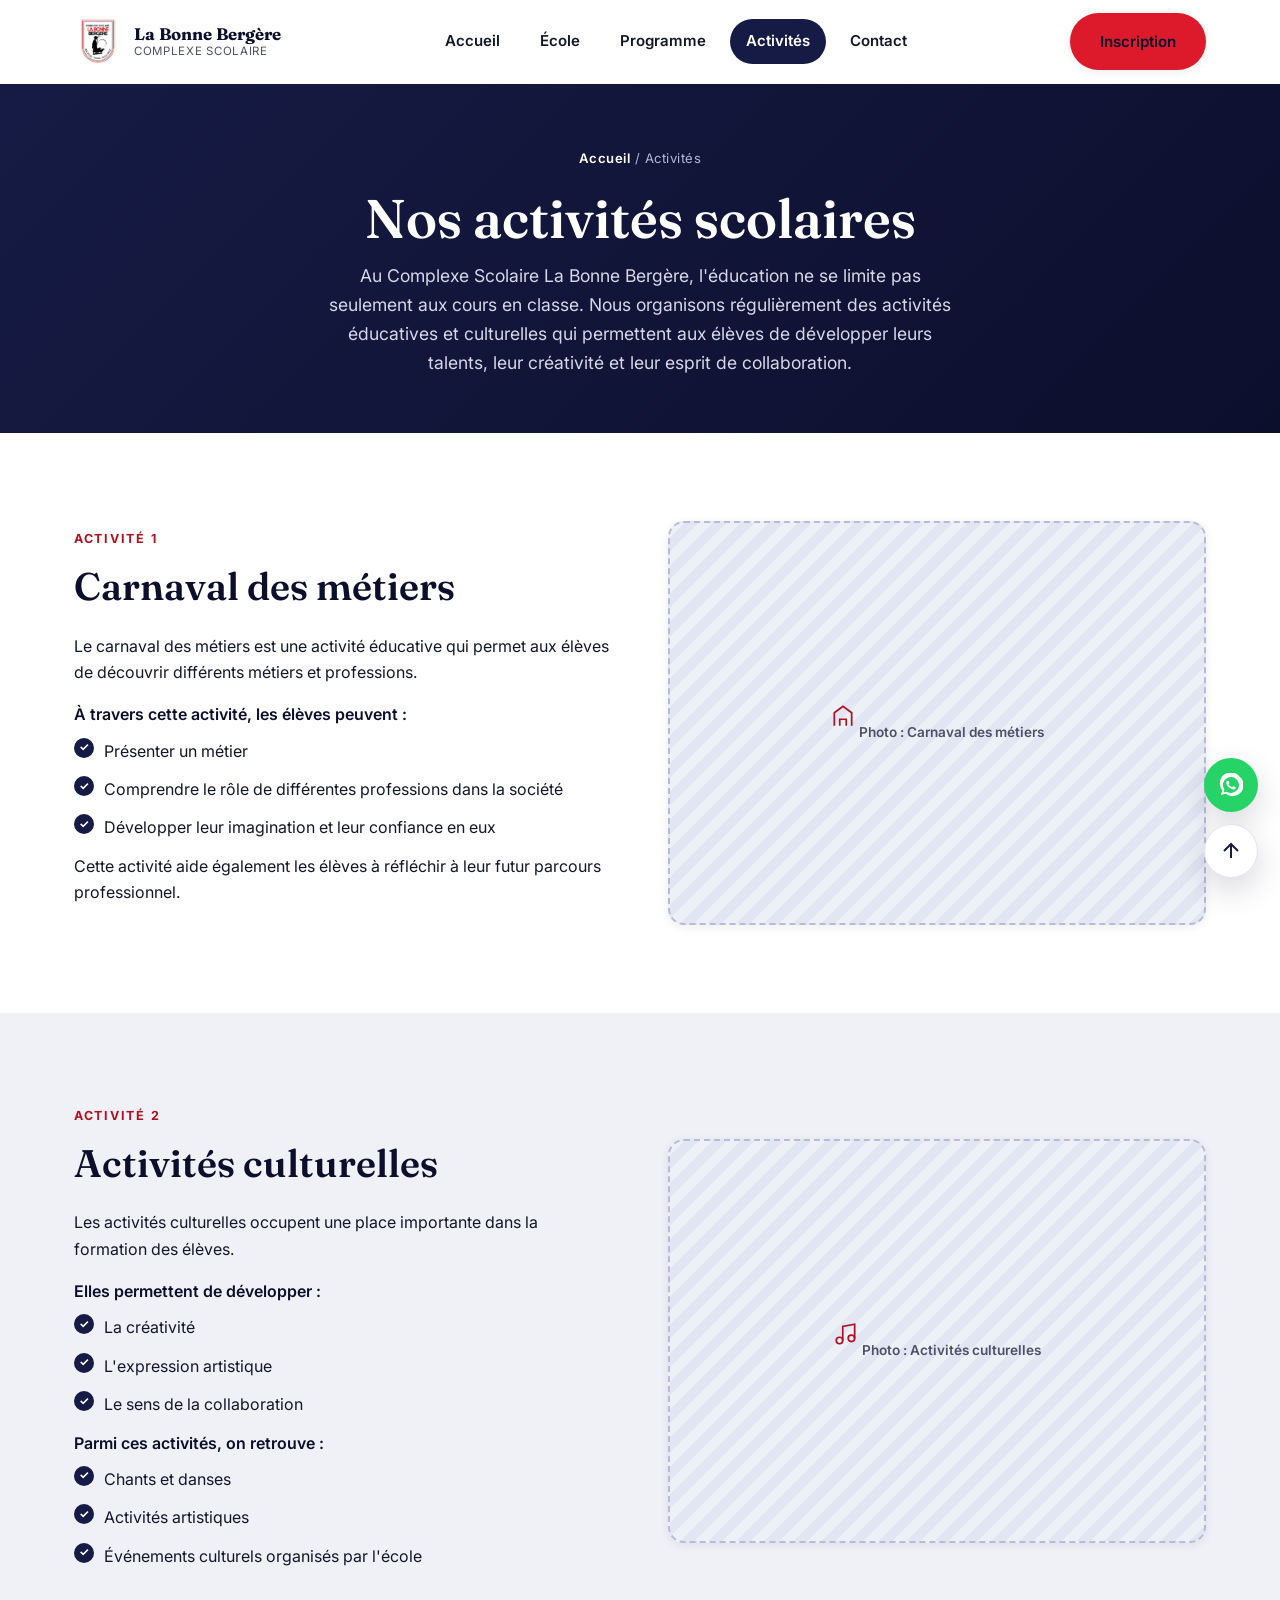
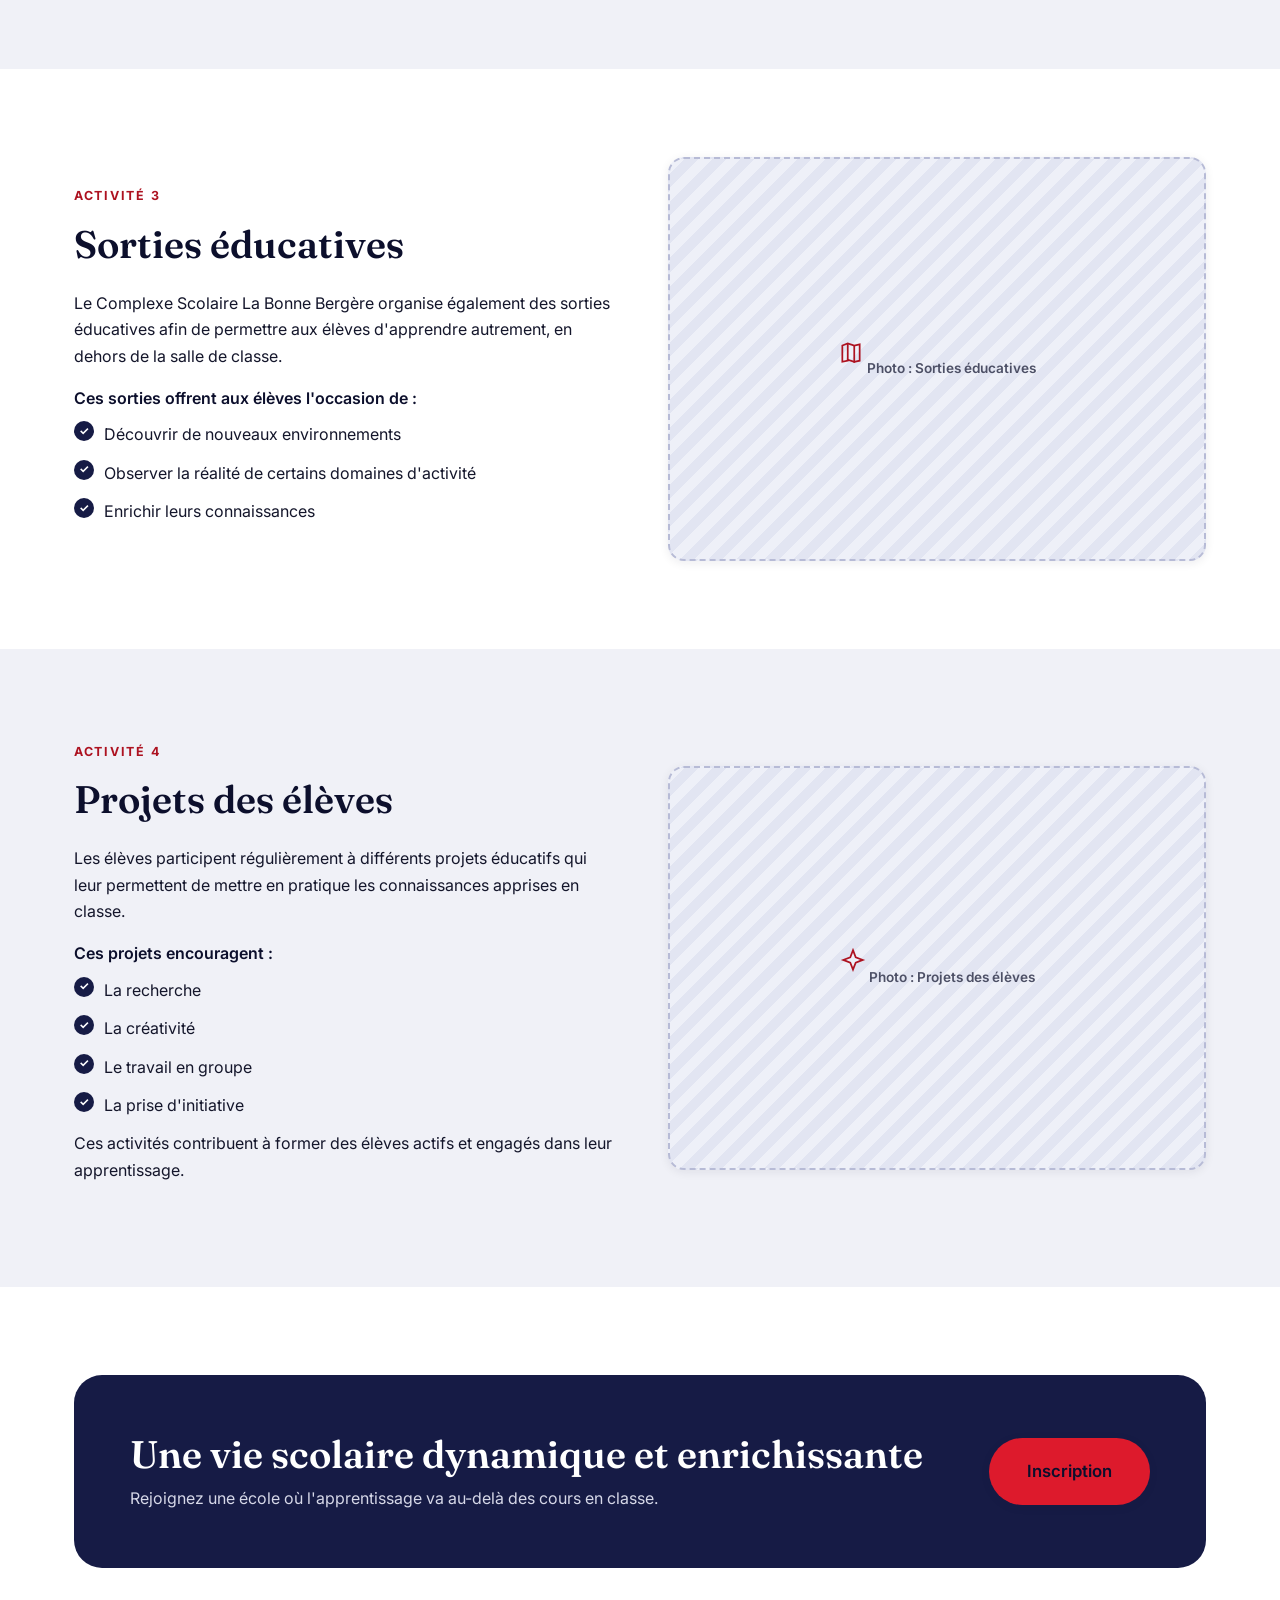
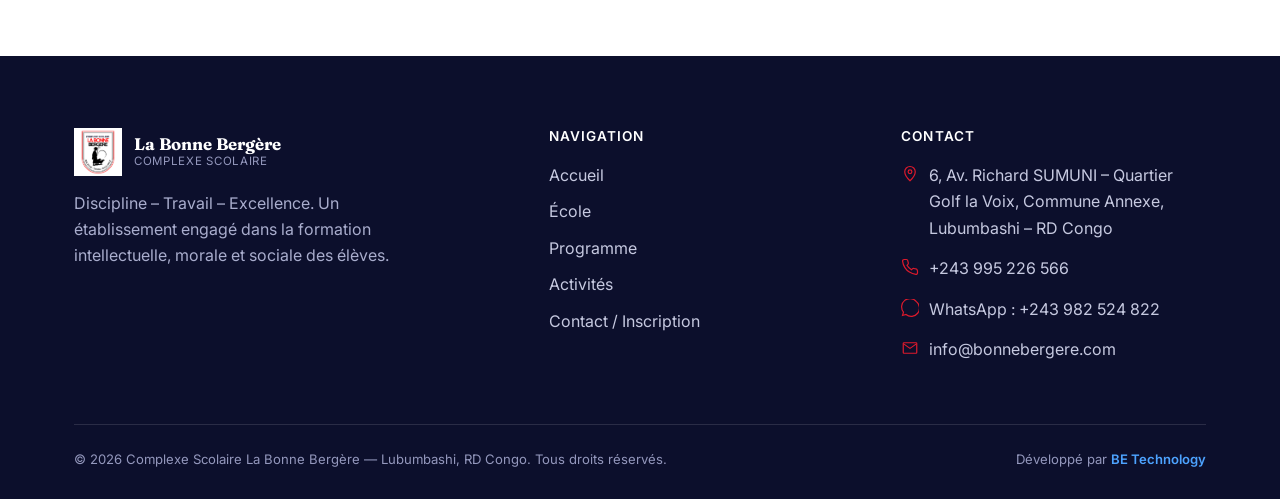
==== activites.html @ 0743cc6b "Initial commit: site vitrine du Complexe Scolaire La Bonne Bergère Refonte professionnelle du site (" ====
<!DOCTYPE html>
<html lang="fr">
<head>
<meta charset="UTF-8">
<meta name="viewport" content="width=device-width, initial-scale=1.0">
<title>Activités scolaires — Carnaval, culture, sorties, projets | La Bonne Bergère</title>
<meta name="description" content="Le Carnaval des métiers, les activités culturelles, les sorties éducatives et les projets des élèves du Complexe Scolaire La Bonne Bergère.">
<link rel="preconnect" href="https://fonts.googleapis.com">
<link rel="preconnect" href="https://fonts.gstatic.com" crossorigin>
<link href="https://fonts.googleapis.com/css2?family=Fraunces:wght@500;600;700&family=Inter:wght@400;500;600;700&display=swap" rel="stylesheet">
<link rel="stylesheet" href="css/style.css">
</head>
<body>

<header class="site-header">
  <div class="container nav-wrap">
    <a href="index.html" class="brand">
      <span class="brand-logo"><img src="assets/images/logo.png" alt="" onerror="this.style.display='none'; this.parentElement.textContent='LBB';"></span>
      <span class="brand-text">
        <span class="brand-name">La Bonne Bergère</span>
        <span class="brand-tagline">Complexe Scolaire</span>
      </span>
    </a>

    <nav class="main-nav" aria-label="Navigation principale">
      <a href="index.html">Accueil</a>
      <a href="ecole.html">École</a>
      <a href="programme.html">Programme</a>
      <a href="activites.html" aria-current="page">Activités</a>
      <a href="contact.html">Contact</a>
    </nav>

    <div class="nav-actions">
      <!-- TODO-LIEN-INSCRIPTION -->
      <a href="#" class="btn btn-primary js-inscription-link">Inscription</a>
      <button type="button" class="nav-toggle" aria-label="Ouvrir le menu" aria-expanded="false">
        <span></span><span></span><span></span>
      </button>
    </div>
  </div>
</header>

<main>

  <section class="page-hero">
    <div class="container">
      <p class="breadcrumb"><a href="index.html">Accueil</a> / Activités</p>
      <h1>Nos activités scolaires</h1>
      <p class="lead">Au Complexe Scolaire La Bonne Bergère, l'éducation ne se limite pas seulement aux cours en classe. Nous organisons régulièrement des activités éducatives et culturelles qui permettent aux élèves de développer leurs talents, leur créativité et leur esprit de collaboration.</p>
    </div>
  </section>

  <!-- CARNAVAL DES METIERS -->
  <section>
    <div class="container split reverse">
      <div class="split-media reveal">
        <div class="media-frame">
          <img src="assets/images/carnaval-metiers.jpg" alt="Carnaval des métiers au Complexe Scolaire La Bonne Bergère" loading="lazy">
          <span class="placeholder-label">
            <svg viewBox="0 0 24 24" fill="none" stroke="currentColor" stroke-width="1.6"><path d="M4 21V9l8-6 8 6v12"/><path d="M9 21v-6h6v6"/></svg>
            Photo : Carnaval des métiers
          </span>
        </div>
      </div>
      <div class="split-text reveal">
        <span class="eyebrow">Activité 1</span>
        <h2>Carnaval des métiers</h2>
        <p>Le carnaval des métiers est une activité éducative qui permet aux élèves de découvrir différents métiers et professions.</p>
        <p class="list-intro">À travers cette activité, les élèves peuvent :</p>
        <ul class="check-list">
          <li>Présenter un métier</li>
          <li>Comprendre le rôle de différentes professions dans la société</li>
          <li>Développer leur imagination et leur confiance en eux</li>
        </ul>
        <p>Cette activité aide également les élèves à réfléchir à leur futur parcours professionnel.</p>
      </div>
    </div>
  </section>

  <!-- ACTIVITES CULTURELLES -->
  <section class="section-alt">
    <div class="container split">
      <div class="split-text reveal">
        <span class="eyebrow">Activité 2</span>
        <h2>Activités culturelles</h2>
        <p>Les activités culturelles occupent une place importante dans la formation des élèves.</p>
        <p class="list-intro">Elles permettent de développer :</p>
        <ul class="check-list">
          <li>La créativité</li>
          <li>L'expression artistique</li>
          <li>Le sens de la collaboration</li>
        </ul>
        <p class="list-intro">Parmi ces activités, on retrouve :</p>
        <ul class="check-list">
          <li>Chants et danses</li>
          <li>Activités artistiques</li>
          <li>Événements culturels organisés par l'école</li>
        </ul>
      </div>
      <div class="split-media reveal">
        <div class="media-frame">
          <img src="assets/images/activites-culturelles.jpg" alt="Activités culturelles au Complexe Scolaire La Bonne Bergère" loading="lazy">
          <span class="placeholder-label">
            <svg viewBox="0 0 24 24" fill="none" stroke="currentColor" stroke-width="1.6"><path d="M9 18V5l11-2v13"/><circle cx="6" cy="18" r="3"/><circle cx="17" cy="16" r="3"/></svg>
            Photo : Activités culturelles
          </span>
        </div>
      </div>
    </div>
  </section>

  <!-- SORTIES EDUCATIVES -->
  <section>
    <div class="container split reverse">
      <div class="split-media reveal">
        <div class="media-frame">
          <img src="assets/images/sorties-educatives.jpg" alt="Sorties éducatives du Complexe Scolaire La Bonne Bergère" loading="lazy">
          <span class="placeholder-label">
            <svg viewBox="0 0 24 24" fill="none" stroke="currentColor" stroke-width="1.6"><path d="M9 20l-5 1V6l5-2 6 2 5-1v15l-5 1-6-2z"/><path d="M9 4v16M15 6v16"/></svg>
            Photo : Sorties éducatives
          </span>
        </div>
      </div>
      <div class="split-text reveal">
        <span class="eyebrow">Activité 3</span>
        <h2>Sorties éducatives</h2>
        <p>Le Complexe Scolaire La Bonne Bergère organise également des sorties éducatives afin de permettre aux élèves d'apprendre autrement, en dehors de la salle de classe.</p>
        <p class="list-intro">Ces sorties offrent aux élèves l'occasion de :</p>
        <ul class="check-list">
          <li>Découvrir de nouveaux environnements</li>
          <li>Observer la réalité de certains domaines d'activité</li>
          <li>Enrichir leurs connaissances</li>
        </ul>
      </div>
    </div>
  </section>

  <!-- PROJETS DES ELEVES -->
  <section class="section-alt">
    <div class="container split">
      <div class="split-text reveal">
        <span class="eyebrow">Activité 4</span>
        <h2>Projets des élèves</h2>
        <p>Les élèves participent régulièrement à différents projets éducatifs qui leur permettent de mettre en pratique les connaissances apprises en classe.</p>
        <p class="list-intro">Ces projets encouragent :</p>
        <ul class="check-list">
          <li>La recherche</li>
          <li>La créativité</li>
          <li>Le travail en groupe</li>
          <li>La prise d'initiative</li>
        </ul>
        <p>Ces activités contribuent à former des élèves actifs et engagés dans leur apprentissage.</p>
      </div>
      <div class="split-media reveal">
        <div class="media-frame">
          <img src="assets/images/projets-eleves.jpg" alt="Projets des élèves du Complexe Scolaire La Bonne Bergère" loading="lazy">
          <span class="placeholder-label">
            <svg viewBox="0 0 24 24" fill="none" stroke="currentColor" stroke-width="1.6"><path d="M12 2l2.5 6.5L21 11l-6.5 2.5L12 20l-2.5-6.5L3 11l6.5-2.5L12 2z"/></svg>
            Photo : Projets des élèves
          </span>
        </div>
      </div>
    </div>
  </section>

  <!-- CTA -->
  <section>
    <div class="container">
      <div class="cta-banner reveal">
        <div>
          <h2>Une vie scolaire dynamique et enrichissante</h2>
          <p>Rejoignez une école où l'apprentissage va au-delà des cours en classe.</p>
        </div>
        <!-- TODO-LIEN-INSCRIPTION -->
        <a href="#" class="btn btn-primary btn-lg js-inscription-link">Inscription</a>
      </div>
    </div>
  </section>

</main>

<footer class="site-footer">
  <div class="container">
    <div class="footer-grid">
      <div class="footer-brand">
        <a href="index.html" class="brand">
          <span class="brand-logo"><img src="assets/images/logo.png" alt="" onerror="this.style.display='none'; this.parentElement.textContent='LBB';"></span>
          <span class="brand-text">
            <span class="brand-name">La Bonne Bergère</span>
            <span class="brand-tagline">Complexe Scolaire</span>
          </span>
        </a>
        <p>Discipline – Travail – Excellence. Un établissement engagé dans la formation intellectuelle, morale et sociale des élèves.</p>
      </div>

      <div>
        <h4>Navigation</h4>
        <ul class="footer-links">
          <li><a href="index.html">Accueil</a></li>
          <li><a href="ecole.html">École</a></li>
          <li><a href="programme.html">Programme</a></li>
          <li><a href="activites.html">Activités</a></li>
          <li><a href="contact.html">Contact / Inscription</a></li>
        </ul>
      </div>

      <div>
        <h4>Contact</h4>
        <ul class="footer-contact">
          <li>
            <svg viewBox="0 0 24 24" fill="none" stroke="currentColor" stroke-width="1.6"><path d="M12 21s7-6.5 7-12a7 7 0 1 0-14 0c0 5.5 7 12 7 12z"/><circle cx="12" cy="9" r="2.5"/></svg>
            <span>6, Av. Richard SUMUNI – Quartier Golf la Voix, Commune Annexe, Lubumbashi – RD Congo</span>
          </li>
          <li>
            <svg viewBox="0 0 24 24" fill="none" stroke="currentColor" stroke-width="1.6"><path d="M22 16.9v3a2 2 0 0 1-2.2 2 19.8 19.8 0 0 1-8.6-3.1 19.5 19.5 0 0 1-6-6A19.8 19.8 0 0 1 2.1 4.2 2 2 0 0 1 4.1 2h3a2 2 0 0 1 2 1.7c.1.9.3 1.8.6 2.7a2 2 0 0 1-.5 2.1L8 9.7a16 16 0 0 0 6 6l1.2-1.2a2 2 0 0 1 2.1-.5c.9.3 1.8.5 2.7.6a2 2 0 0 1 1.7 2z"/></svg>
            <a href="tel:+243995226566">+243 995 226 566</a>
          </li>
          <li>
            <svg viewBox="0 0 24 24" fill="none" stroke="currentColor" stroke-width="1.6"><path d="M20.5 3.5A11 11 0 0 0 3.3 17.4L2 22l4.7-1.3A11 11 0 1 0 20.5 3.5z"/></svg>
            <a href="https://wa.me/243982524822" target="_blank" rel="noopener">WhatsApp : +243 982 524 822</a>
          </li>
          <li>
            <svg viewBox="0 0 24 24" fill="none" stroke="currentColor" stroke-width="1.6"><path d="M4 5h16a1 1 0 0 1 1 1v12a1 1 0 0 1-1 1H4a1 1 0 0 1-1-1V6a1 1 0 0 1 1-1z"/><path d="M3.5 6.5l8.5 6 8.5-6"/></svg>
            <a href="mailto:info@bonnebergere.com">info@bonnebergere.com</a>
          </li>
        </ul>
      </div>
    </div>

    <div class="footer-bottom">
      <span>© <span data-year>2026</span> Complexe Scolaire La Bonne Bergère — Lubumbashi, RD Congo. Tous droits réservés.</span>
      <span>Développé par <a href="https://be-technology.net" target="_blank" rel="noopener">BE Technology</a></span>
    </div>
  </div>
</footer>

<div class="floating-actions">
  <a class="fab fab-whatsapp" href="https://wa.me/243982524822" target="_blank" rel="noopener" aria-label="Contacter l'école sur WhatsApp">
    <svg viewBox="0 0 24 24" fill="currentColor"><path d="M20.5 3.5A11 11 0 0 0 3.3 17.4L2 22l4.7-1.3A11 11 0 1 0 20.5 3.5zM12 20a8 8 0 0 1-4.1-1.1l-.3-.2-3 .8.8-2.9-.2-.3A8 8 0 1 1 12 20zm4.4-6c-.2-.1-1.4-.7-1.6-.8-.2-.1-.4-.1-.5.1-.2.2-.6.8-.7.9-.1.1-.3.2-.5.1-.2-.1-1-.4-2-1.2-.7-.6-1.2-1.4-1.4-1.6-.1-.2 0-.4.1-.5l.4-.4c.1-.1.2-.3.2-.4.1-.1 0-.3 0-.4-.1-.1-.5-1.3-.7-1.7-.2-.5-.4-.4-.5-.4h-.5c-.2 0-.4.1-.6.3-.2.2-.8.8-.8 1.9s.8 2.2.9 2.4c.1.2 1.6 2.5 4 3.5.6.2 1 .4 1.3.5.6.2 1.1.2 1.5.1.5-.1 1.4-.6 1.6-1.1.2-.5.2-1 .1-1.1-.1-.1-.2-.2-.4-.3z"/></svg>
  </a>
  <button type="button" class="fab fab-top" aria-label="Retour en haut de page">
    <svg viewBox="0 0 24 24" fill="none" stroke="currentColor" stroke-width="2"><path d="M12 19V5M5 12l7-7 7 7"/></svg>
  </button>
</div>

<script src="js/script.js"></script>
</body>
</html>
---- css/style.css ----
/* ==========================================================================
   Complexe Scolaire La Bonne Bergère — Design system
   ========================================================================== */

:root {
  /* Couleurs — reprises du logo (bleu de nuit, rouge, blanc) */
  --color-primary: #161b45;
  --color-primary-dark: #0c0f2c;
  --color-primary-light: #2c3373;
  --color-accent: #dd1a2c;
  --color-accent-dark: #ad1220;
  --color-bg: #ffffff;
  --color-bg-alt: #f0f1f7;
  --color-surface: #ffffff;
  --color-text: #14162b;
  --color-text-muted: #4d5066;
  --color-border: #e1e3ee;

  /* Typographie */
  --font-heading: "Fraunces", Georgia, serif;
  --font-body: "Inter", "Segoe UI", sans-serif;

  /* Rythme */
  --radius-sm: 8px;
  --radius-md: 16px;
  --radius-lg: 28px;
  --shadow-sm: 0 2px 10px rgba(20, 22, 50, 0.08);
  --shadow-md: 0 12px 32px rgba(12, 15, 44, 0.16);
  --container: 1180px;
  --header-h: 84px;
}

/* ---------- Reset ---------- */
*,
*::before,
*::after {
  box-sizing: border-box;
}

html {
  scroll-behavior: smooth;
  scroll-padding-top: var(--header-h);
}

body {
  margin: 0;
  font-family: var(--font-body);
  color: var(--color-text);
  background: var(--color-bg);
  line-height: 1.65;
  -webkit-font-smoothing: antialiased;
}

img {
  max-width: 100%;
  display: block;
}

a {
  color: inherit;
  text-decoration: none;
}

a:focus-visible,
button:focus-visible {
  outline: 2px solid var(--color-accent);
  outline-offset: 3px;
  border-radius: 4px;
}

ul {
  margin: 0;
  padding: 0;
  list-style: none;
}

h1, h2, h3, h4 {
  font-family: var(--font-heading);
  color: var(--color-primary-dark);
  line-height: 1.2;
  margin: 0 0 0.6em;
  font-weight: 600;
}

h1 { font-size: clamp(2.1rem, 4vw + 1rem, 3.4rem); }
h2 { font-size: clamp(1.7rem, 2.4vw + 1rem, 2.4rem); }
h3 { font-size: clamp(1.2rem, 1.2vw + 1rem, 1.5rem); }

p { margin: 0 0 1em; }

.container {
  width: 100%;
  max-width: var(--container);
  margin: 0 auto;
  padding: 0 24px;
}

section {
  padding: 88px 0;
}

.section-alt {
  background: var(--color-bg-alt);
}

.section-primary {
  background: var(--color-primary);
  color: #eceef7;
}
.section-primary h2, .section-primary h3 { color: #ffffff; }
.section-primary .card { color: var(--color-text); }
.section-primary .card h3 { color: var(--color-primary-dark); }
.section-primary .card p { color: var(--color-text-muted); }

.eyebrow {
  display: inline-block;
  font-family: var(--font-body);
  font-weight: 700;
  letter-spacing: 0.14em;
  text-transform: uppercase;
  font-size: 0.78rem;
  color: var(--color-accent-dark);
  margin-bottom: 14px;
}
.section-primary .eyebrow { color: var(--color-accent); }

.section-head {
  max-width: 720px;
  margin: 0 0 48px;
}
.section-head.center {
  margin-left: auto;
  margin-right: auto;
  text-align: center;
}

.lead {
  font-size: 1.1rem;
  color: var(--color-text-muted);
}
.section-primary .lead { color: #d6d8e8; }

/* ---------- Boutons ---------- */
.btn {
  display: inline-flex;
  align-items: center;
  gap: 8px;
  padding: 14px 28px;
  border-radius: 999px;
  font-weight: 600;
  font-size: 0.95rem;
  border: 2px solid transparent;
  cursor: pointer;
  transition: transform 0.2s ease, box-shadow 0.2s ease, background 0.2s ease, color 0.2s ease;
  white-space: nowrap;
}
.btn:hover { transform: translateY(-2px); }

.btn-primary {
  background: var(--color-accent);
  color: var(--color-primary-dark);
  box-shadow: var(--shadow-sm);
}
.btn-primary:hover { background: var(--color-accent-dark); box-shadow: var(--shadow-md); }

.btn-outline {
  background: transparent;
  border-color: currentColor;
  color: var(--color-primary);
}
.btn-outline:hover { background: var(--color-primary); color: #fff; }

.section-primary .btn-outline { color: #fff; }
.section-primary .btn-outline:hover { background: #fff; color: var(--color-primary-dark); }

.btn-block { width: 100%; justify-content: center; }
.btn-lg { padding: 18px 36px; font-size: 1.05rem; }

/* ---------- Header ---------- */
.site-header {
  position: sticky;
  top: 0;
  z-index: 100;
  height: var(--header-h);
  display: flex;
  align-items: center;
  background: rgba(255, 255, 255, 0.92);
  -webkit-backdrop-filter: blur(8px);
  backdrop-filter: blur(8px);
  border-bottom: 1px solid transparent;
  transition: box-shadow 0.25s ease, border-color 0.25s ease;
}
.site-header.is-scrolled {
  box-shadow: var(--shadow-sm);
  border-bottom-color: var(--color-border);
}

.nav-wrap {
  width: 100%;
  display: flex;
  align-items: center;
  justify-content: space-between;
  gap: 24px;
}

.brand {
  display: flex;
  align-items: center;
  gap: 12px;
  min-width: 0;
}

.brand-logo {
  height: 48px;
  min-width: 48px;
  display: flex;
  align-items: center;
  justify-content: center;
  font-family: var(--font-heading);
  font-weight: 700;
  font-size: 1.1rem;
  color: var(--color-primary);
  flex-shrink: 0;
}
.brand-logo img { height: 100%; width: auto; object-fit: contain; }

.brand-text {
  display: flex;
  flex-direction: column;
  line-height: 1.15;
}
.brand-name {
  font-family: var(--font-heading);
  font-weight: 700;
  font-size: 1.05rem;
  color: var(--color-primary-dark);
}
.brand-tagline {
  font-size: 0.72rem;
  letter-spacing: 0.06em;
  text-transform: uppercase;
  color: var(--color-text-muted);
}

.main-nav {
  display: flex;
  align-items: center;
  gap: 8px;
}
.main-nav a {
  padding: 10px 16px;
  border-radius: 999px;
  font-weight: 600;
  font-size: 0.94rem;
  color: var(--color-text);
  transition: background 0.2s ease, color 0.2s ease;
}
.main-nav a:hover { background: var(--color-bg-alt); }
.main-nav a[aria-current="page"] {
  background: var(--color-primary);
  color: #fff;
}

.nav-actions {
  display: flex;
  align-items: center;
  gap: 12px;
}

.nav-toggle {
  display: none;
  flex-direction: column;
  gap: 5px;
  width: 42px;
  height: 42px;
  border-radius: 10px;
  border: 1px solid var(--color-border);
  background: var(--color-surface);
  align-items: center;
  justify-content: center;
  cursor: pointer;
}
.nav-toggle span {
  width: 20px;
  height: 2px;
  background: var(--color-primary-dark);
  transition: transform 0.25s ease, opacity 0.25s ease;
}
.nav-toggle[aria-expanded="true"] span:nth-child(1) { transform: translateY(7px) rotate(45deg); }
.nav-toggle[aria-expanded="true"] span:nth-child(2) { opacity: 0; }
.nav-toggle[aria-expanded="true"] span:nth-child(3) { transform: translateY(-7px) rotate(-45deg); }

/* ---------- Hero (page d'accueil) ---------- */
.hero {
  position: relative;
  padding: 72px 0 96px;
  background: linear-gradient(180deg, #eef0f8 0%, var(--color-bg) 100%);
  overflow: hidden;
}

.hero-grid {
  display: grid;
  grid-template-columns: 1.05fr 0.95fr;
  gap: 56px;
  align-items: center;
}

.hero-motto {
  display: flex;
  gap: 10px;
  flex-wrap: wrap;
  margin-bottom: 22px;
}
.hero-motto span {
  font-size: 0.78rem;
  font-weight: 700;
  letter-spacing: 0.08em;
  text-transform: uppercase;
  padding: 7px 14px;
  border-radius: 999px;
  background: var(--color-primary);
  color: #fff;
}
.hero-motto span:nth-child(2) { background: var(--color-accent); color: var(--color-primary-dark); }
.hero-motto span:nth-child(3) { background: var(--color-primary-dark); }

.hero-actions {
  display: flex;
  gap: 14px;
  flex-wrap: wrap;
  margin-top: 30px;
}

.hero-media {
  position: relative;
}

/* ---------- Petit hero (pages secondaires) ---------- */
.page-hero {
  padding: 64px 0 56px;
  background: linear-gradient(135deg, var(--color-primary) 0%, var(--color-primary-dark) 100%);
  color: #fff;
  text-align: center;
}
.page-hero h1 { color: #fff; margin-bottom: 10px; }
.page-hero .lead { color: #d6d8e8; max-width: 640px; margin: 0 auto; }
.breadcrumb {
  font-size: 0.82rem;
  color: #b3b8d8;
  margin-bottom: 16px;
  letter-spacing: 0.04em;
}
.breadcrumb a { color: #fff; font-weight: 600; }
.breadcrumb a:hover { text-decoration: underline; }

/* ---------- Images / placeholders ---------- */
.media-frame {
  position: relative;
  border-radius: var(--radius-md);
  overflow: hidden;
  background: var(--color-bg-alt);
  aspect-ratio: var(--ratio, 4 / 3);
  box-shadow: var(--shadow-sm);
}
.media-frame img {
  width: 100%;
  height: 100%;
  object-fit: cover;
}
.media-frame.is-placeholder {
  display: flex;
  align-items: center;
  justify-content: center;
  border: 2px dashed #b7bbd6;
  background: repeating-linear-gradient(
    135deg,
    #eef0f8,
    #eef0f8 10px,
    #e2e5f2 10px,
    #e2e5f2 20px
  );
}
.media-frame.is-placeholder img { display: none; }
.placeholder-label {
  display: none;
  padding: 14px 18px;
  text-align: center;
  font-size: 0.85rem;
  color: var(--color-text-muted);
  font-weight: 600;
}
.placeholder-label svg { width: 26px; height: 26px; margin: 0 auto 8px; color: var(--color-accent-dark); }
.media-frame.is-placeholder .placeholder-label { display: block; }
.media-frame--square { aspect-ratio: 1 / 1; }
.media-frame--wide { grid-column: span 2; }

.hero-thumbs {
  display: grid;
  grid-template-columns: repeat(2, 1fr);
  gap: 16px;
}

/* ---------- Utilitaires ---------- */
.list-intro {
  font-weight: 600;
  color: var(--color-primary-dark);
  margin-bottom: 10px;
}
.lead-narrow-center {
  text-align: center;
  max-width: 760px;
  margin: 36px auto 0;
}
.grid-stretch { align-items: stretch; }
.btn-row {
  display: flex;
  gap: 12px;
  flex-wrap: wrap;
}
.card > .btn-outline { margin-top: 8px; }
.footer-brand .brand-tagline { color: #9498bd; }

/* ---------- Cards ---------- */
.grid {
  display: grid;
  gap: 28px;
}
.grid-3 { grid-template-columns: repeat(3, 1fr); }
.grid-4 { grid-template-columns: repeat(4, 1fr); }
.grid-2 { grid-template-columns: repeat(2, 1fr); }

.card {
  background: var(--color-surface);
  border: 1px solid var(--color-border);
  border-radius: var(--radius-md);
  padding: 32px 28px;
  box-shadow: var(--shadow-sm);
  transition: transform 0.25s ease, box-shadow 0.25s ease;
}
.card:hover { transform: translateY(-6px); box-shadow: var(--shadow-md); }

.card-icon {
  width: 56px;
  height: 56px;
  border-radius: 16px;
  background: var(--color-bg-alt);
  color: var(--color-primary);
  display: flex;
  align-items: center;
  justify-content: center;
  margin-bottom: 20px;
}
.card-icon svg { width: 28px; height: 28px; }

.card-list li {
  position: relative;
  padding-left: 26px;
  margin-bottom: 10px;
  color: var(--color-text-muted);
}
.card-list li::before {
  content: "";
  position: absolute;
  left: 0;
  top: 9px;
  width: 8px;
  height: 8px;
  border-radius: 50%;
  background: var(--color-accent);
}

.check-list li {
  position: relative;
  padding-left: 30px;
  margin-bottom: 12px;
}
.check-list li::before {
  content: "✓";
  position: absolute;
  left: 0;
  top: 0;
  width: 20px;
  height: 20px;
  border-radius: 50%;
  background: var(--color-primary);
  color: #fff;
  font-size: 0.72rem;
  font-weight: 700;
  display: flex;
  align-items: center;
  justify-content: center;
}

/* ---------- Bloc alterné texte / image ---------- */
.split {
  display: grid;
  grid-template-columns: 1fr 1fr;
  gap: 56px;
  align-items: center;
}
.split.reverse .split-media { order: 2; }
.split.reverse .split-text { order: 1; }

/* ---------- Citation / message direction ---------- */
.quote-block {
  background: var(--color-surface);
  border-left: 5px solid var(--color-accent);
  border-radius: var(--radius-md);
  padding: 40px 44px;
  box-shadow: var(--shadow-sm);
  position: relative;
}
.quote-block p { font-size: 1.08rem; color: var(--color-text-muted); }
.quote-mark {
  font-family: var(--font-heading);
  font-size: 3.6rem;
  color: var(--color-accent);
  line-height: 1;
  display: block;
  margin-bottom: 6px;
}
.quote-attrib {
  margin-top: 18px;
  font-weight: 700;
  color: var(--color-primary-dark);
}

/* ---------- CTA bandeau ---------- */
.cta-banner {
  background: var(--color-primary);
  color: #fff;
  border-radius: var(--radius-lg);
  padding: 56px;
  display: flex;
  align-items: center;
  justify-content: space-between;
  gap: 32px;
  flex-wrap: wrap;
}
.cta-banner h2 { color: #fff; margin-bottom: 8px; }
.cta-banner p { color: #d6d8e8; margin: 0; }

/* ---------- Coordonnées / contact ---------- */
.contact-grid {
  display: grid;
  grid-template-columns: 1fr 1fr;
  gap: 40px;
  align-items: start;
}

.contact-card {
  display: flex;
  gap: 18px;
  padding: 26px;
  background: var(--color-surface);
  border: 1px solid var(--color-border);
  border-left: 4px solid var(--color-primary);
  border-radius: var(--radius-md);
  margin-bottom: 24px;
  box-shadow: var(--shadow-sm);
}
.contact-card .card-icon { margin-bottom: 0; flex-shrink: 0; background: var(--color-bg-alt); color: var(--color-primary); }
.contact-card h3 { margin-bottom: 6px; }
.contact-card p { color: var(--color-text-muted); margin: 0; }

.contact-list {
  background: var(--color-surface);
  border: 1px solid var(--color-border);
  border-left: 4px solid var(--color-accent);
  border-radius: var(--radius-md);
  box-shadow: var(--shadow-sm);
  overflow: hidden;
}
.contact-list-item {
  display: flex;
  align-items: center;
  gap: 16px;
  padding: 20px 26px;
  transition: background 0.2s ease;
}
.contact-list-item + .contact-list-item { border-top: 1px solid var(--color-border); }
a.contact-list-item:hover, a.contact-list-item:focus-visible { background: var(--color-bg-alt); }
.contact-list-item .card-icon {
  width: 44px;
  height: 44px;
  margin-bottom: 0;
  flex-shrink: 0;
  background: var(--color-bg-alt);
  color: var(--color-accent);
}
.contact-list-item .card-icon svg { width: 22px; height: 22px; }
.contact-list-item-label {
  display: block;
  font-size: 0.78rem;
  font-weight: 700;
  letter-spacing: 0.04em;
  text-transform: uppercase;
  color: var(--color-text-muted);
  margin-bottom: 2px;
}
.contact-list-item-value {
  display: block;
  font-weight: 600;
  color: var(--color-primary-dark);
}
.contact-list-item-arrow {
  margin-left: auto;
  color: var(--color-text-muted);
  flex-shrink: 0;
  transition: transform 0.2s ease, color 0.2s ease;
}
a.contact-list-item:hover .contact-list-item-arrow,
a.contact-list-item:focus-visible .contact-list-item-arrow {
  color: var(--color-accent);
  transform: translateX(3px);
}

.map-card-head { display: flex; align-items: baseline; justify-content: space-between; gap: 12px; margin-bottom: 16px; flex-wrap: wrap; }
.map-card-head h3 { margin: 0; }

.map-frame {
  border-radius: var(--radius-md);
  overflow: hidden;
  box-shadow: var(--shadow-sm);
  border: 1px solid var(--color-border);
  aspect-ratio: 4 / 3;
}
.map-frame iframe {
  width: 100%;
  height: 100%;
  border: 0;
  display: block;
}
.map-cta {
  margin-top: 16px;
  display: flex;
  justify-content: center;
}

.inscription-card {
  background: linear-gradient(135deg, var(--color-primary) 0%, var(--color-primary-dark) 100%);
  color: #fff;
  border-radius: var(--radius-lg);
  padding: 48px;
  text-align: center;
}
.inscription-card h2 { color: #fff; }
.inscription-card p { color: #d6d8e8; max-width: 520px; margin: 0 auto 26px; }
.todo-note {
  margin-top: 18px;
  font-size: 0.78rem;
  color: #aeb3d4;
  letter-spacing: 0.02em;
}

/* ---------- Footer ---------- */
.site-footer {
  background: var(--color-primary-dark);
  color: #c6c9e0;
  padding: 72px 0 28px;
}
.footer-grid {
  display: grid;
  grid-template-columns: 1.4fr 1fr 1fr;
  gap: 48px;
  padding-bottom: 48px;
  border-bottom: 1px solid rgba(255,255,255,0.12);
}
.footer-brand .brand-name { color: #fff; }
.footer-brand p { color: #a9adcd; margin-top: 14px; max-width: 320px; }
.site-footer h4 {
  color: #fff;
  font-family: var(--font-body);
  font-size: 0.85rem;
  letter-spacing: 0.08em;
  text-transform: uppercase;
  margin-bottom: 18px;
}
.footer-links li { margin-bottom: 10px; }
.footer-links a:hover { color: #fff; }
.footer-contact li { margin-bottom: 14px; display: flex; gap: 10px; align-items: flex-start; }
.footer-contact svg { width: 18px; height: 18px; flex-shrink: 0; margin-top: 3px; color: var(--color-accent); }
.footer-bottom {
  padding-top: 24px;
  display: flex;
  justify-content: space-between;
  flex-wrap: wrap;
  gap: 10px;
  font-size: 0.82rem;
  color: #9498bd;
}
.footer-bottom a { color: #4da3ff; font-weight: 600; }
.footer-bottom a:hover { color: #7cbcff; text-decoration: underline; }

/* ---------- WhatsApp flottant + retour en haut ---------- */
.floating-actions {
  position: fixed;
  right: 22px;
  bottom: 22px;
  display: flex;
  flex-direction: column;
  gap: 12px;
  z-index: 90;
}
.fab {
  width: 54px;
  height: 54px;
  border-radius: 50%;
  display: flex;
  align-items: center;
  justify-content: center;
  box-shadow: var(--shadow-md);
  transition: transform 0.2s ease, opacity 0.2s ease;
}
.fab:hover { transform: translateY(-3px); }
.fab-whatsapp { background: #25d366; color: #fff; }
.fab-top {
  background: var(--color-surface);
  color: var(--color-primary);
  border: 1px solid var(--color-border);
  opacity: 0;
  pointer-events: none;
}
.fab-top.is-visible { opacity: 1; pointer-events: auto; }
.fab svg { width: 24px; height: 24px; }

/* ---------- Reveal on scroll ---------- */
.reveal {
  opacity: 0;
  transform: translateY(24px);
  transition: opacity 0.6s ease, transform 0.6s ease;
}
.reveal.is-visible {
  opacity: 1;
  transform: translateY(0);
}

/* ---------- Responsive ---------- */
@media (max-width: 980px) {
  .hero-grid, .split, .split.reverse .split-media, .split.reverse .split-text {
    grid-template-columns: 1fr;
  }
  .hero-grid { grid-template-columns: 1fr; }
  .split { grid-template-columns: 1fr; }
  .split.reverse .split-media { order: 1; }
  .split.reverse .split-text { order: 2; }
  .grid-3, .grid-4 { grid-template-columns: repeat(2, 1fr); }
  .contact-grid { grid-template-columns: 1fr; }
  .footer-grid { grid-template-columns: 1fr 1fr; }
}

@media (max-width: 760px) {
  section { padding: 64px 0; }
  .main-nav { display: none; }
  .nav-toggle { display: flex; }
  .nav-actions .btn-primary { padding: 11px 18px; font-size: 0.86rem; }

  .site-header.is-open .main-nav {
    display: flex;
    flex-direction: column;
    position: absolute;
    top: var(--header-h);
    left: 0;
    right: 0;
    background: var(--color-surface);
    padding: 18px;
    box-shadow: var(--shadow-md);
    border-top: 1px solid var(--color-border);
    gap: 4px;
  }
  .site-header.is-open .main-nav a { width: 100%; }

  .grid-3, .grid-4, .grid-2 { grid-template-columns: 1fr; }
  .footer-grid { grid-template-columns: 1fr; gap: 32px; }
  .cta-banner { flex-direction: column; text-align: center; padding: 40px 28px; }
  .inscription-card { padding: 36px 24px; }
}
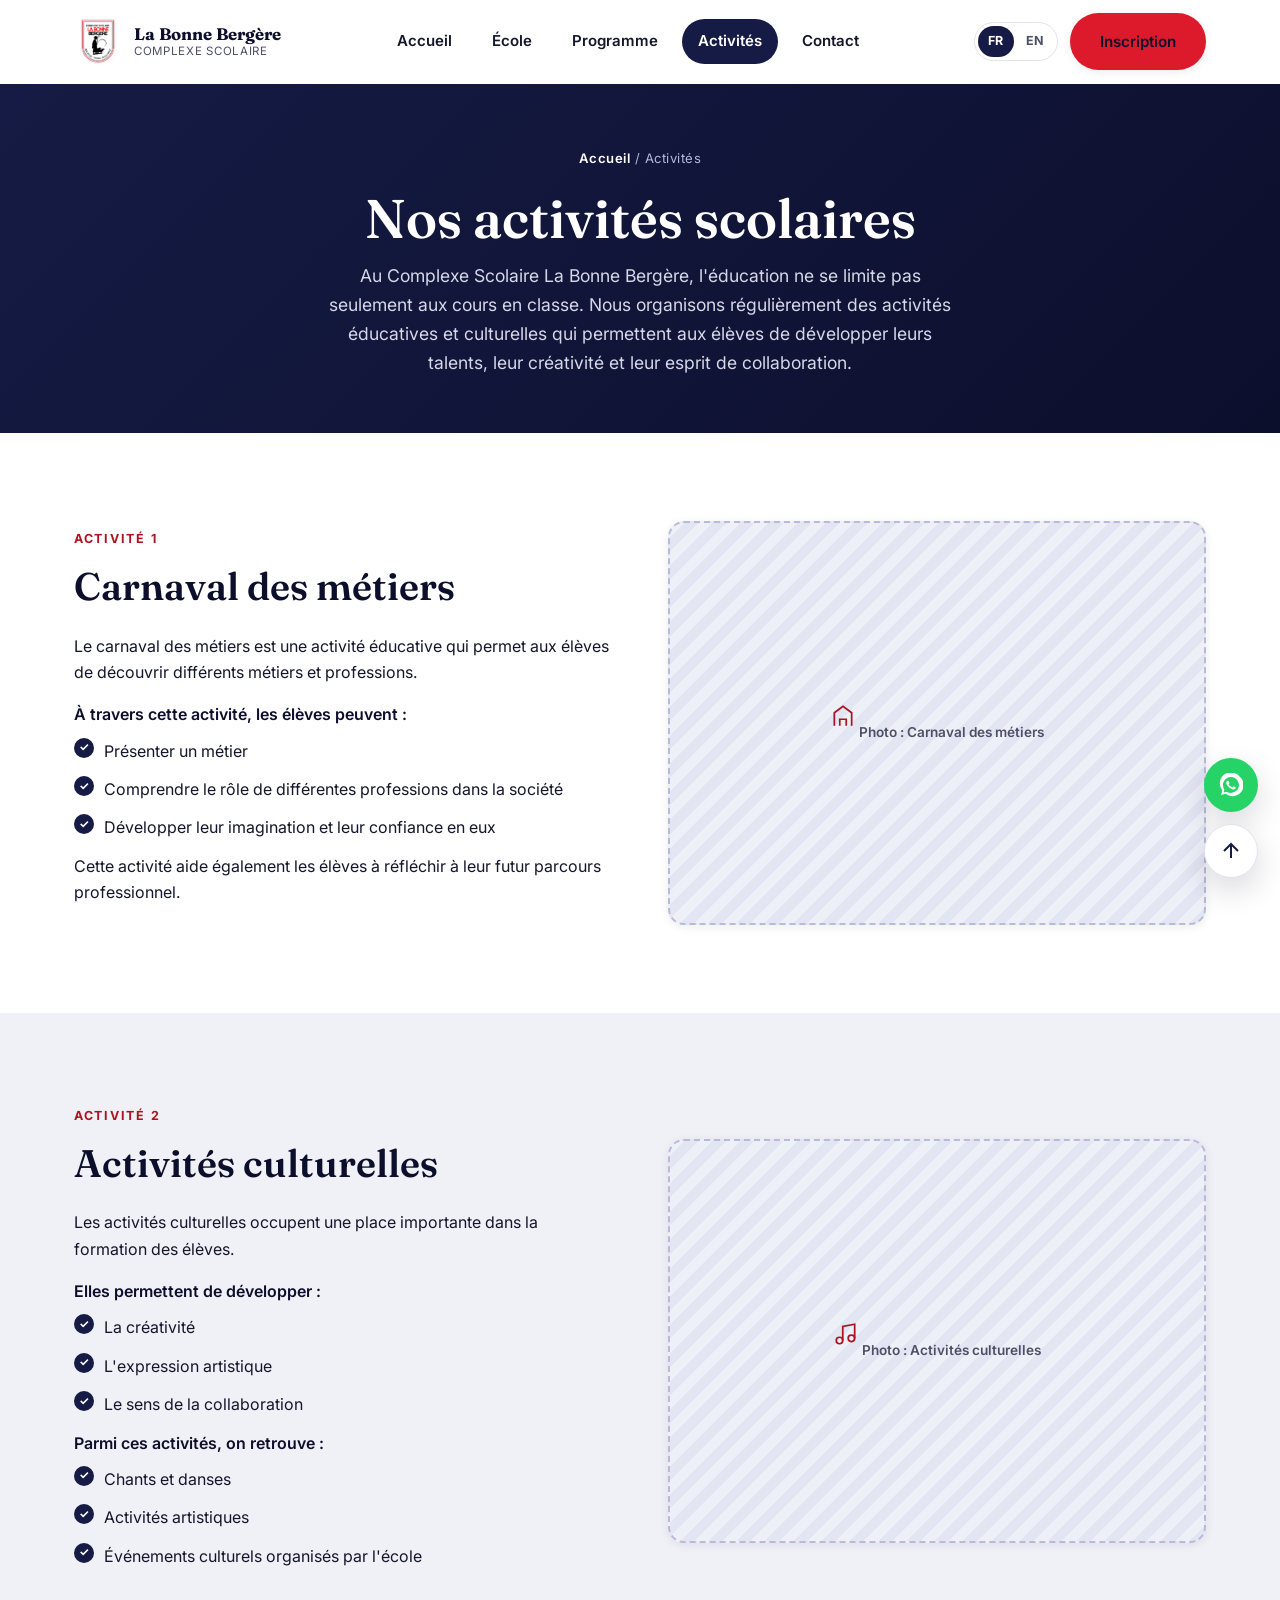
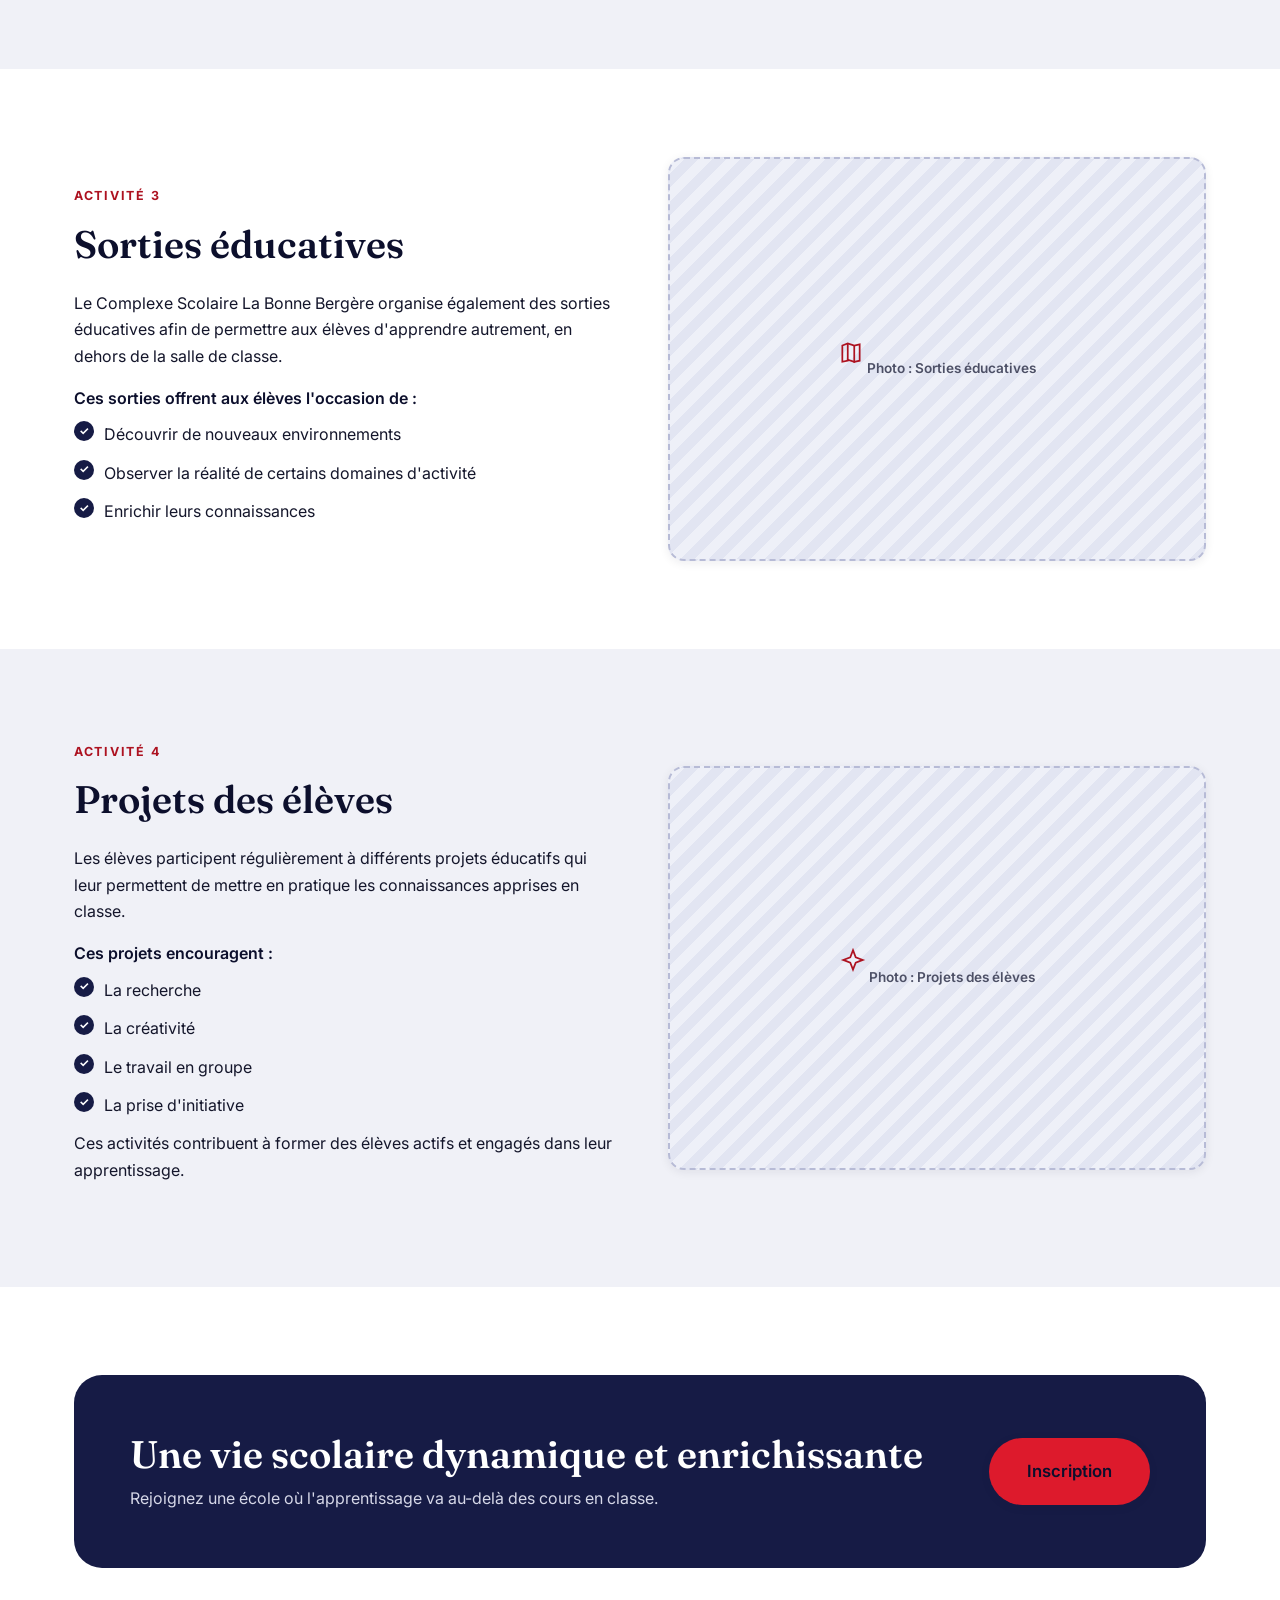
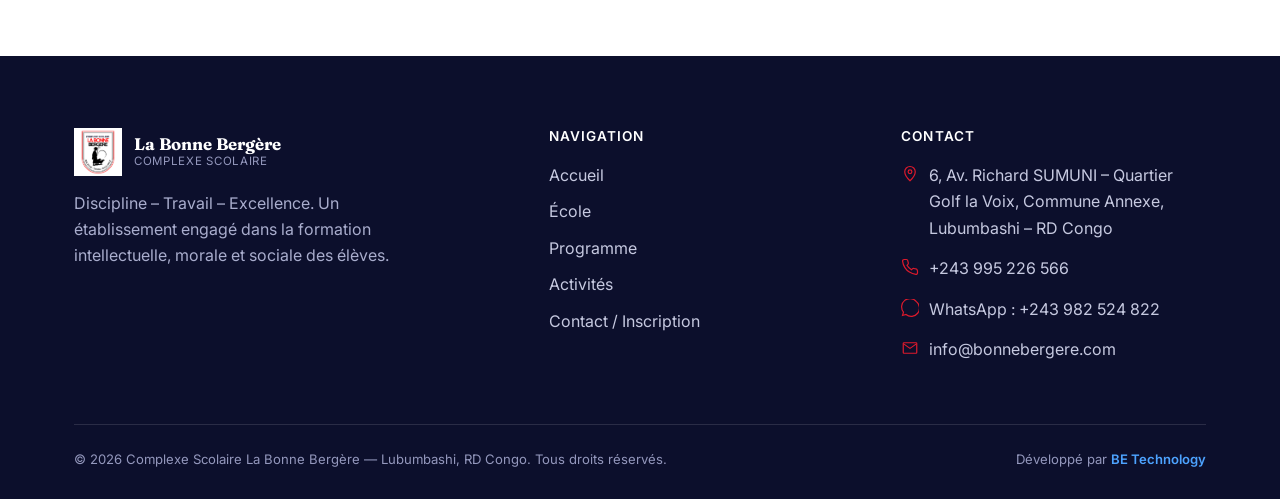
==== commit 8b38aab1: "Ajoute une version anglaise du site (site bilingue FR/EN) Nouveau dossier /en/ avec les 5 pages trad" ====
--- a/activites.html
+++ b/activites.html
@@ -5,9 +5,13 @@
 <meta name="viewport" content="width=device-width, initial-scale=1.0">
 <title>Activités scolaires — Carnaval, culture, sorties, projets | La Bonne Bergère</title>
 <meta name="description" content="Le Carnaval des métiers, les activités culturelles, les sorties éducatives et les projets des élèves du Complexe Scolaire La Bonne Bergère.">
+<link rel="alternate" hreflang="fr" href="https://bonnebergere.com/activites.html">
+<link rel="alternate" hreflang="en" href="https://bonnebergere.com/en/activities.html">
+<link rel="alternate" hreflang="x-default" href="https://bonnebergere.com/activites.html">
 <link rel="preconnect" href="https://fonts.googleapis.com">
 <link rel="preconnect" href="https://fonts.gstatic.com" crossorigin>
 <link href="https://fonts.googleapis.com/css2?family=Fraunces:wght@500;600;700&family=Inter:wght@400;500;600;700&display=swap" rel="stylesheet">
+<link rel="icon" href="assets/images/favicon.jpg" type="image/jpeg">
 <link rel="stylesheet" href="css/style.css">
 </head>
 <body>
@@ -31,6 +35,10 @@
     </nav>
 
     <div class="nav-actions">
+      <div class="lang-switch">
+        <a href="activites.html" class="is-active" aria-current="true">FR</a>
+        <a href="en/activities.html">EN</a>
+      </div>
       <!-- TODO-LIEN-INSCRIPTION -->
       <a href="#" class="btn btn-primary js-inscription-link">Inscription</a>
       <button type="button" class="nav-toggle" aria-label="Ouvrir le menu" aria-expanded="false">
--- a/css/style.css
+++ b/css/style.css
@@ -265,6 +265,30 @@
   display: flex;
   align-items: center;
   gap: 12px;
+}
+
+.lang-switch {
+  display: flex;
+  align-items: center;
+  border: 1px solid var(--color-border);
+  border-radius: 999px;
+  padding: 3px;
+  gap: 2px;
+  flex-shrink: 0;
+}
+.lang-switch a {
+  padding: 5px 10px;
+  border-radius: 999px;
+  font-size: 0.78rem;
+  font-weight: 700;
+  letter-spacing: 0.02em;
+  color: var(--color-text-muted);
+  transition: background 0.2s ease, color 0.2s ease;
+}
+.lang-switch a:hover { color: var(--color-primary); }
+.lang-switch a.is-active {
+  background: var(--color-primary);
+  color: #fff;
 }
 
 .nav-toggle {
